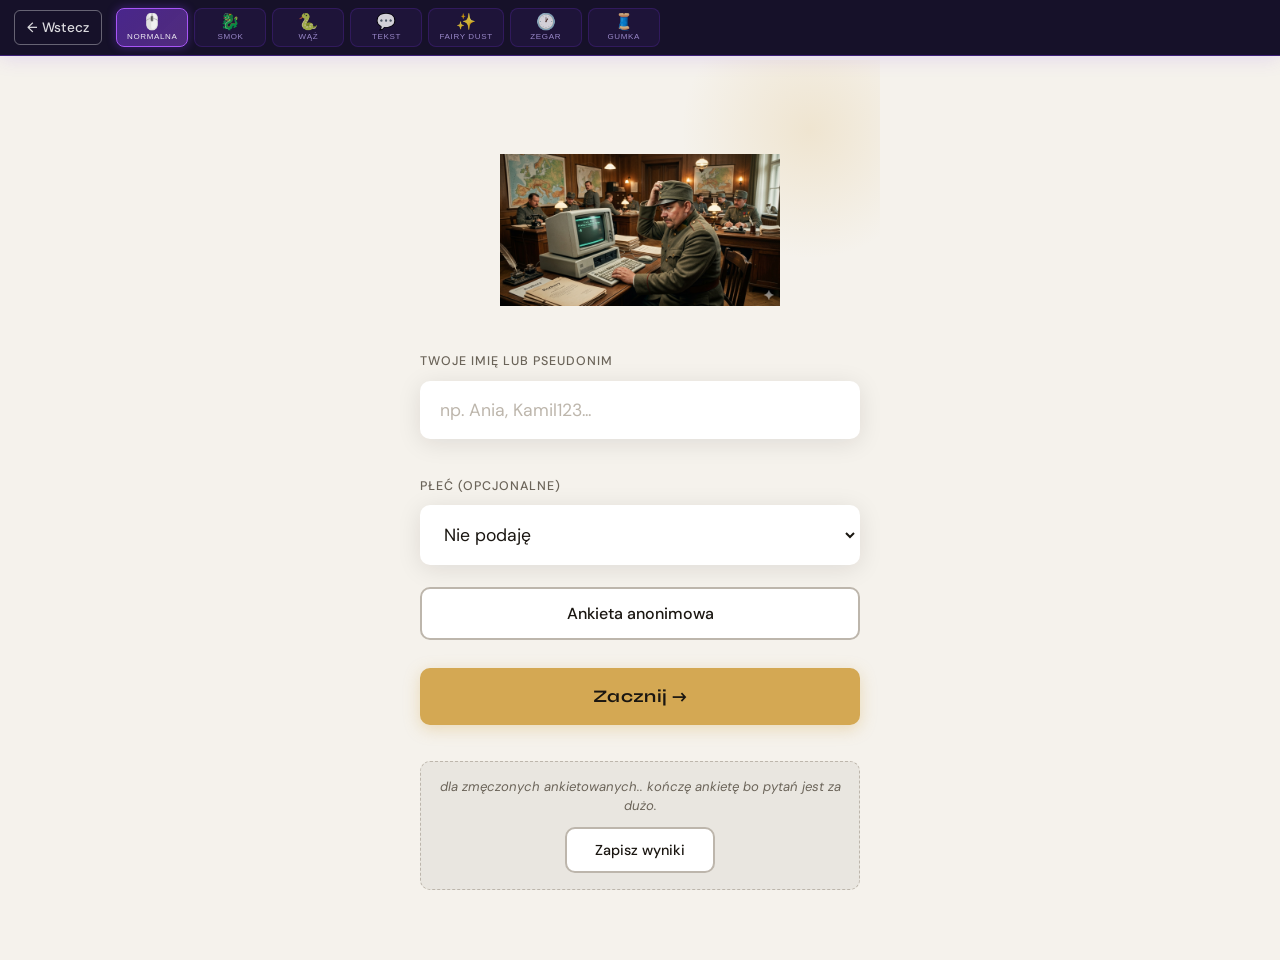
==== index.html @ 9f4dfa20 "wszystkie multimedia" ====
<!DOCTYPE html>
<html lang="pl">

<head>
  <meta charset="UTF-8" />
  <meta http-equiv="Cache-Control" content="no-cache, no-store, must-revalidate" />
  <meta http-equiv="Pragma" content="no-cache" />
  <meta http-equiv="Expires" content="0" />
  <meta name="viewport" content="width=device-width, initial-scale=1.0, maximum-scale=1.0, user-scalable=no" />
  <title>Ankieta obrazków</title>
  <link rel="preconnect" href="https://fonts.googleapis.com">
  <link
    href="https://fonts.googleapis.com/css2?family=Syne:wght@400;700;800&family=DM+Sans:ital,wght@0,300;0,400;0,500;1,300&display=swap"
    rel="stylesheet">
  <link rel="stylesheet" href="style.css" />
</head>

<body>
  <canvas id="dragonCanvas"></canvas>

  <!-- GÓRNY PASEK: Wstecz + kursory -->
  <div id="cursorBar">
    <button class="btn-back-top" id="back-btn-top">← Wstecz</button>
    <button class="cbar-btn active" data-cursor="none" id="btn-none">
      <span class="cbar-icon">🖱️</span>
      <span class="cbar-name">Normalna</span>
    </button>
    <button class="cbar-btn" data-cursor="dragon" id="btn-dragon">
      <span class="cbar-icon">🐉</span>
      <span class="cbar-name">Smok</span>
    </button>
    <button class="cbar-btn" data-cursor="snake" id="btn-snake">
      <span class="cbar-icon">🐍</span>
      <span class="cbar-name">Wąż</span>
    </button>
    <button class="cbar-btn" data-cursor="textcircle" id="btn-textcircle">
      <span class="cbar-icon">💬</span>
      <span class="cbar-name">Tekst</span>
    </button>
    <button class="cbar-btn" data-cursor="fairy" id="btn-fairy">
      <span class="cbar-icon">✨</span>
      <span class="cbar-name">Fairy Dust</span>
    </button>
    <button class="cbar-btn" data-cursor="clock" id="btn-clock">
      <span class="cbar-icon">🕐</span>
      <span class="cbar-name">Zegar</span>
    </button>
    <button class="cbar-btn" data-cursor="string" id="btn-string">
      <span class="cbar-icon">🧵</span>
      <span class="cbar-name">Gumka</span>
    </button>
  </div>

  <!-- EKRAN 1: Powitanie -->
  <div id="screen-1" class="screen active">
    <div class="screen-inner welcome-screen">
      <div class="logo-area">
        <img src="body/start.png" alt="Logo" class="welcome-logo" />
      </div>
      <div class="form-area">
        <label class="input-label" for="name-input">Twoje imię lub pseudonim</label>
        <input type="text" id="name-input" class="name-input" placeholder="np. Ania, Kamil123..." maxlength="50"
          autocomplete="off" />
        <p class="input-hint" id="name-error" aria-live="polite"></p>
        <label class="input-label" for="gender-select">Płeć (opcjonalne)</label>
        <select id="gender-select" class="gender-select">
          <option value="">Nie podaję</option>
          <option value="kobieta">Kobieta</option>
          <option value="mężczyzna">Mężczyzna</option>
          <option value="inna">Inna</option>
        </select>
        <button class="btn-secondary" id="anonymous-btn">Ankieta anonimowa</button>
        <button class="btn-primary" id="start-btn">Zacznij →</button>
      </div>

      <!-- Film powitalny -->
      <div class="welcome-video-wrap">
        <video class="welcome-video" src="mp4/1.mp4" autoplay controls loop playsinline
               onerror="this.closest('.welcome-video-wrap').style.display='none'"></video>
      </div>

      <!-- Sekcja dla zmęczonych — na dole ekranu powitalnego -->
      <div class="welcome-exit-section">
        <p class="welcome-exit-text">dla zmęczonych ankietowanych.. kończę ankietę bo pytań jest za dużo.</p>
        <button class="btn-secondary welcome-exit-btn" id="save-progress-btn">Zapisz wyniki</button>
      </div>

      <p class="footer-note">Paweł · 2026</p>

    </div>
  </div>

  <!-- EKRAN 2: Obrazek A + pytanie -->
  <div id="screen-2" class="screen">
    <div class="screen-inner">
      <div class="progress-bar-wrap">
        <div class="progress-bar-track">
          <div class="progress-bar-fill" id="progress-fill"></div>
        </div>
        <span class="progress-label" id="progress-label">Pytanie 1 z ?</span>
      </div>
      <div class="question-text" id="question-text-a"></div>
      <div class="image-wrap" id="image-wrap-a">
        <img id="image-a" src="" alt="Obrazek A" />
      </div>
      <p class="tap-hint">
        <span class="tap-icon">👆</span>
        Dotknij ekranu, aby zobaczyć drugą opcję
      </p>
    </div>
  </div>

  <!-- EKRAN 3: Obrazek B + ocena -->
  <div id="screen-3" class="screen">
    <div class="screen-inner">
      <div class="progress-bar-wrap">
        <div class="progress-bar-track">
          <div class="progress-bar-fill" id="progress-fill-3"></div>
        </div>
        <span class="progress-label" id="progress-label-3">Pytanie 1 z ?</span>
      </div>
      <div class="image-wrap swipeable" id="image-wrap-b">
        <img id="image-b" src="" alt="Obrazek B" />
        <div class="swipe-indicator swipe-right-hint" id="swipe-right-hint">👍</div>
        <div class="swipe-indicator swipe-left-hint" id="swipe-left-hint">👎</div>
      </div>
      <div class="answer-text" id="answer-text"></div>
      <div class="swipe-tip">
        <span>← przesuń aby odrzucić</span>
        <span>przesuń aby wybrać →</span>
      </div>
      <div class="suggestion-wrap">
        <label for="suggestion-input" class="suggestion-label">Napisz sugestię (opcjonalnie) a następnie zatwierdź wybierając
          wybory poniżej</label>
        <textarea id="suggestion-input" class="suggestion-input" maxlength="1000" placeholder="Twój komentarz..."></textarea>
        <div class="char-counter"><span id="char-count">0</span>/1000</div>
      </div>
      <div class="rating-buttons">
        <button class="btn-rate btn-like" data-answer="podoba mi się" data-method="button">
          <span class="btn-icon">🟢</span> Podoba
        </button>
        <button class="btn-rate btn-neutral" data-answer="nie wiem, nie znam się, zarobiony jestem" data-method="button">
          <span class="btn-icon">🟡</span> Nie podoba
        </button>
        <button class="btn-rate btn-dislike" data-answer="zdecydowanie mi się nie podoba" data-method="button">
          <span class="btn-icon">🔴</span> Zdecydowanie nie
        </button>
      </div>
      <button class="btn-back" id="back-btn-3">← Wstecz</button>
    </div>
  </div>

  <!-- EKRAN 4: Ładowanie -->
  <div id="screen-4" class="screen">
    <div class="screen-inner center-screen">
      <div class="spinner"></div>
      <p class="loading-text">Zapisuję wyniki...</p>
      <button class="btn-retry hidden" id="retry-btn">Spróbuj ponownie</button>
      <p class="error-msg hidden" id="error-msg"></p>
    </div>
  </div>

  <!-- EKRAN 5: Dziękujemy -->
  <div id="screen-5" class="screen">
    <div class="screen-inner center-screen thanks-screen">
      <div class="thanks-icon">🌍</div>
      <h2 class="thanks-title">Dziękuję<br><span class="thanks-subtitle">za wypełnienie</span></h2>
      <p class="thanks-body" id="thanks-body">Dzięki Tobie świat jest lepszy o 2,5%&nbsp;🌍</p>
      <div class="results-panel">
        <h3 class="results-heading">Aktualne wyniki</h3>
        <div id="results-container" class="results-container"></div>
      </div>
      <!-- Sekcja: Skondensowane inspiracje na żarty -->
      <div class="inspirations-panel" id="inspirations-panel" style="display:none;">
        <h3 class="inspirations-heading">✨ Skondensowane inspiracje na żarty i humor</h3>
        <div class="inspirations-preview" id="inspirations-preview"></div>
        <button class="btn-secondary" id="inspirations-expand-btn" style="display:none;">📖 Czytaj dalej...</button>
        <div class="inspirations-full" id="inspirations-full" style="display:none;"></div>
      </div>
      <button class="btn-primary" id="download-btn">Ściągnij wyniki jako TXT</button>
      <a href="wszystko.html" style="display: inline-block; width: 100%; margin-top: 12px;">
        <button class="btn-all-media"
          style="width: 100%; background: #E74C3C; border: none; color: white; padding: 14px 24px; border-radius: 12px; font-weight: 600; font-size: 1rem; cursor: pointer; transition: 0.22s;">🎬
          Obejrzyj wszystkie</button>
      </a>
      <p class="thanks-sig">— Paweł</p>
    </div>
  </div>

  <script src="Efekty_html/elastic_dragon.js"></script>
  <script src="Efekty_html/snake_follower.js"></script>
  <script src="Efekty_html/text_circle.js"></script>
  <script src="Efekty_html/fairy_dust.js"></script>
  <script src="Efekty_html/clock_follower.js"></script>
  <script src="Efekty_html/elastic_string.js"></script>

  <!-- Lightbox -->
  <div id="lightbox" class="lightbox" onclick="closeLightbox()">
    <div class="lightbox-inner" onclick="event.stopPropagation()">
      <button class="lightbox-close" onclick="closeLightbox()">✕</button>
      <img id="lightbox-img" src="" alt="Podgląd obrazka" />
      <button class="lightbox-download" id="lightbox-download-btn" onclick="downloadLightboxMedia()">⬇️ Ściągnij</button>
    </div>
  </div>

  <script src="app.js"></script>
</body>

</html>
---- style.css ----
/* =============================================
   RESET & ROOT VARIABLES
============================================= */
*,
*::before,
*::after {
  box-sizing: border-box;
  margin: 0;
  padding: 0;
}

:root {
  --bg: #F5F2EC;
  --surface: #FFFFFF;
  --ink: #1A1611;
  --ink-muted: #6B6459;
  --ink-faint: #BDB6AC;
  --accent: #D4A853;
  --accent-dark: #A07830;
  --like: #27AE60;
  --neutral: #E0922A;
  --dislike: #E74C3C;
  --radius: 16px;
  --radius-sm: 10px;
  --shadow: 0 4px 24px rgba(26, 22, 17, 0.10);
  --shadow-lg: 0 12px 48px rgba(26, 22, 17, 0.15);
  --font-display: 'Syne', sans-serif;
  --font-body: 'DM Sans', sans-serif;
  --transition: 0.22s cubic-bezier(0.4, 0, 0.2, 1);
}

html,
body {
  height: 100%;
  background: var(--bg);
  color: var(--ink);
  font-family: var(--font-body);
  font-size: 16px;
  line-height: 1.5;
  -webkit-font-smoothing: antialiased;
  overflow-x: hidden;
}

/* =============================================
   SCREENS
============================================= */
.screen {
  display: none;
  min-height: 100dvh;
  width: 100%;
  padding-top: 60px;
}

/* Ekrany z paskiem postępu nie potrzebują dodatkowego paddingu */
#screen-2 .screen-inner,
#screen-3 .screen-inner {
  padding-top: 8px;
}

.screen.active {
  display: flex;
  justify-content: center;
  align-items: flex-start;
}

.screen-inner {
  width: 100%;
  max-width: 480px;
  padding: 24px 20px 40px;
  min-height: 100dvh;
  display: flex;
  flex-direction: column;
}

/* =============================================
   SCREEN 1 — WELCOME
============================================= */
.welcome-screen {
  justify-content: space-between;
  background: var(--bg);
  position: relative;
  overflow: hidden;
}

.welcome-screen::before {
  content: '';
  position: absolute;
  top: -60px;
  right: -60px;
  width: 260px;
  height: 260px;
  border-radius: 50%;
  background: radial-gradient(circle, rgba(212, 168, 83, 0.18) 0%, transparent 70%);
  pointer-events: none;
}

.logo-area {
  flex: 1;
  display: flex;
  flex-direction: column;
  justify-content: center;
  padding-top: 48px;
  align-items: center;
  }
  
  .welcome-logo {
    max-width: 280px;
    width: 100%;
    height: auto;
    margin-bottom: 24px;
}

.logo-mark {
  font-size: 2.4rem;
  color: var(--accent);
  margin-bottom: 20px;
  animation: pulse-star 3s ease-in-out infinite;
}

@keyframes pulse-star {

  0%,
  100% {
    transform: scale(1) rotate(0deg);
    opacity: 1;
  }

  50% {
    transform: scale(1.15) rotate(15deg);
    opacity: 0.85;
  }
}

.title {
  font-family: var(--font-display);
  font-size: clamp(1.2rem, 5vw, 1.6rem);
  font-weight: 800;
  line-height: 1.05;
  letter-spacing: -0.02em;
  color: var(--ink);
  margin-bottom: 20px;
  display: none;
}

.subtitle {
  font-size: 0.95rem;
  color: var(--ink-muted);
  font-weight: 300;
  line-height: 1.6;
  max-width: 300px;
  display: none;
}

#cursorBar {
  position: fixed;
  top: 0;
  left: 0;
  right: 0;
  z-index: 9999;
  background: rgba(15, 10, 35, 0.97);
  border-bottom: 1.5px solid rgba(124, 58, 237, 0.4);
  backdrop-filter: blur(12px);
  display: flex;
  align-items: center;
  gap: 6px;
  padding: 8px 14px;
  overflow-x: auto;
  scrollbar-width: none;
  font-family: 'Syne', sans-serif;
  box-shadow: 0 2px 20px rgba(124, 58, 237, 0.15);
}

.cbar-label {
  display: none;
}
#cursorBar::-webkit-scrollbar {
  display: none;
}

#dragonCanvas {
  position: fixed;
  top: 0;
  left: 0;
  width: 100%;
  height: 100%;
  pointer-events: none;
  z-index: 9998;
  display: none;
}

.survey-exit-note {
  position: fixed;
  right: 16px;
  bottom: 16px;
  z-index: 10000;
  display: flex;
  align-items: center;
  gap: 10px;
  padding: 10px 14px;
  background: rgba(20, 15, 33, 0.85);
  border: 1px solid rgba(168, 85, 247, 0.35);
  border-radius: 16px;
  box-shadow: 0 10px 30px rgba(15, 10, 35, 0.25);
  color: rgba(255, 255, 255, 0.85);
  font-size: 0.78rem;
  line-height: 1.3;
  max-width: 280px;
  backdrop-filter: blur(14px);
}

.survey-exit-text {
  font-size: 0.74rem;
  letter-spacing: 0.02em;
  opacity: 0.85;
}

.survey-exit-btn {
  flex-shrink: 0;
  padding: 8px 12px;
  font-size: 0.78rem;
  line-height: 1;
  border-radius: 999px;
  border: 1px solid rgba(255, 255, 255, 0.18);
  background: rgba(255, 255, 255, 0.14);
  color: #fff;
  box-shadow: inset 0 1px 0 rgba(255, 255, 255, 0.12);
}

.survey-exit-btn:hover {
  background: rgba(255, 255, 255, 0.22);
}

.cbar-label {
  display: none;
  font-size: 9px;
  letter-spacing: 0.2em;
  color: rgba(168, 85, 247, 0.7);
  text-transform: uppercase;
  white-space: nowrap;
  padding-right: 6px;
  border-right: 1px solid rgba(124, 58, 237, 0.3);
  margin-right: 2px;
}

.cbar-btn {
  display: flex;
  flex-direction: column;
  align-items: center;
  gap: 2px;
  background: rgba(124, 58, 237, 0.08);
  border: 1.5px solid rgba(124, 58, 237, 0.2);
  border-radius: 8px;
  padding: 5px 10px;
  cursor: pointer;
  transition: all 0.2s;
  color: rgba(200, 180, 255, 0.8);
  white-space: nowrap;
  min-width: 72px;
}

.cbar-btn:hover {
  background: rgba(124, 58, 237, 0.2);
  border-color: rgba(168, 85, 247, 0.6);
  color: #fff;
  transform: translateY(-1px);
}

.cbar-btn.active {
  background: linear-gradient(135deg, rgba(124, 58, 237, 0.5), rgba(168, 85, 247, 0.4));
  border-color: #a855f7;
  color: #fff;
  box-shadow: 0 0 10px rgba(124, 58, 237, 0.4);
}

.cbar-icon {
  font-size: 16px;
  line-height: 1;
}

.cbar-name {
  font-size: 8px;
  letter-spacing: 0.08em;
  text-transform: uppercase;
  opacity: 0.9;
}

#hero {
  padding-top: 80px !important;
}

.form-area {
  display: flex;
  flex-direction: column;
  gap: 10px;
  padding-bottom: 16px;
}

.input-label {
  font-size: 0.78rem;
  font-weight: 500;
  letter-spacing: 0.08em;
  text-transform: uppercase;
  color: var(--ink-muted);
}

.name-input {
  width: 100%;
  padding: 16px 18px;
  font-family: var(--font-body);
  font-size: 1.1rem;
  color: var(--ink);
  background: var(--surface);
  border: 2px solid transparent;
  border-radius: var(--radius-sm);
  outline: none;
  box-shadow: var(--shadow);
  transition: border-color var(--transition), box-shadow var(--transition);
}

.name-input::placeholder {
  color: var(--ink-faint);
}

.name-input:focus {
  border-color: var(--accent);
  box-shadow: 0 0 0 4px rgba(212, 168, 83, 0.15), var(--shadow);
}

.input-hint {
  font-size: 0.82rem;
  color: var(--dislike);
  min-height: 18px;
  padding-left: 2px;
}

.btn-primary {
  width: 100%;
  padding: 18px;
  font-family: var(--font-display);
  font-size: 1.1rem;
  font-weight: 700;
  letter-spacing: 0.02em;
  color: var(--ink);
  background: var(--accent);
  border: none;
  border-radius: var(--radius-sm);
  cursor: pointer;
  transition: background var(--transition), transform var(--transition), box-shadow var(--transition);
  box-shadow: 0 4px 16px rgba(212, 168, 83, 0.35);
  margin-top: 6px;
}

.btn-primary:hover {
  background: var(--accent-dark);
  box-shadow: 0 6px 24px rgba(212, 168, 83, 0.45);
}

.btn-primary:active {
  transform: scale(0.98);
}

.footer-note {
  font-size: 0.75rem;
  color: var(--ink-faint);
  text-align: center;
  padding-top: 12px;
}

/* =============================================
   PROGRESS BAR
============================================= */
.progress-bar-wrap {
  display: flex;
  align-items: center;
  gap: 12px;
  padding-bottom: 12px;
  padding-top: 0;
  margin-bottom: 0;
  margin-top: 0;
}

.progress-bar-track {
  flex: 1;
  height: 4px;
  background: var(--ink-faint);
  border-radius: 99px;
  overflow: hidden;
}

.progress-bar-fill {
  height: 100%;
  background: var(--accent);
  border-radius: 99px;
  transition: width 0.4s cubic-bezier(0.4, 0, 0.2, 1);
  width: 0%;
}

.progress-label {
  font-size: 0.75rem;
  font-weight: 500;
  color: var(--ink-muted);
  white-space: nowrap;
  letter-spacing: 0.04em;
}

/* =============================================
   QUESTION TEXT
============================================= */
.question-text {
  font-family: var(--font-display);
  font-size: clamp(1.15rem, 4.5vw, 1.4rem);
  font-weight: 700;
  line-height: 1.3;
  color: var(--ink);
  margin-bottom: 20px;
  letter-spacing: -0.01em;
}

/* =============================================
   IMAGES
============================================= */
.image-wrap {
  width: 100%;
  background: var(--surface);
    border-radius: var(--radius);
    overflow: hidden;
    display: flex;
    align-items: center;
    justify-content: center;
    margin-bottom: 20px;
  box-shadow: var(--shadow-lg);
    position: relative;
  min-height: 300px;
    max-height: 70vh;
}

.image-wrap img,
.image-wrap video {
  width: 100%;
  height: auto;
    object-fit: contain;
    display: block;
  max-height: 70vh;
}

.image-wrap img {
  user-select: none;
  -webkit-user-drag: none;
}

/* Gdy brak obrazka — ukryj całą image-wrap */
.image-wrap.no-image {
  display: none !important;
  aspect-ratio: unset;
  height: auto;
  margin-bottom: 0;
}
/* Wyświetlanie tekstu zamiast obrazka */
.image-wrap.text-display {
  background: #000;
  min-height: 300px;
  padding: 20px;
}

.image-wrap.text-display .text-content {
  width: 100%;
  height: 100%;
  display: flex;
  align-items: center;
  justify-content: center;
  color: #fff;
  font-size: 32px;
  font-weight: 500;
  text-align: center;
  line-height: 1.4;
  word-wrap: break-word;
  overflow-wrap: break-word;
  font-family: var(--font-body);
  hyphens: auto;
}
.image-badge {
  position: absolute;
  top: 12px;
  left: 12px;
  width: 32px;
  height: 32px;
  border-radius: 50%;
  background: rgba(26, 22, 17, 0.65);
  backdrop-filter: blur(6px);
  color: #fff;
  font-family: var(--font-display);
  font-weight: 800;
  font-size: 0.85rem;
  display: flex;
  align-items: center;
  justify-content: center;
}

.image-badge.badge-b {
  background: rgba(212, 168, 83, 0.85);
}

/* =============================================
   TAP HINT (screen 2)
============================================= */
.tap-hint {
  text-align: center;
  font-size: 0.88rem;
  color: var(--ink-muted);
  margin-top: auto;
  padding-top: 8px;
  animation: bob 2s ease-in-out infinite;
}

.tap-icon {
  display: block;
  font-size: 1.4rem;
  margin-bottom: 6px;
}

@keyframes bob {

  0%,
  100% {
    transform: translateY(0);
  }

  50% {
    transform: translateY(-5px);
  }
}

/* =============================================
   SWIPE INDICATORS
============================================= */
.swipeable {
  touch-action: pan-y;
  cursor: grab;
}

.swipe-indicator {
  position: absolute;
  top: 50%;
  transform: translateY(-50%);
  font-size: 2.4rem;
  opacity: 0;
  transition: opacity 0.15s ease;
  pointer-events: none;
  filter: drop-shadow(0 2px 8px rgba(0, 0, 0, 0.3));
}

.swipe-right-hint {
  right: 16px;
}

.swipe-left-hint {
  left: 16px;
}

.swipe-tip {
  display: flex;
  justify-content: space-between;
  font-size: 0.72rem;
  color: var(--ink-faint);
  letter-spacing: 0.03em;
  padding: 0 4px;
  margin-bottom: 16px;
}

/* =============================================
   ANSWER TEXT
============================================= */
.answer-text {
  font-size: 0.88rem;
  color: var(--ink-muted);
  font-style: italic;
  text-align: center;
  padding: 0 8px;
  margin-bottom: 16px;
  line-height: 1.5;
}

/* Gdy brak obrazka — wzmocnij tekst odpowiedzi */
.image-wrap.no-image+.answer-text {
  font-size: 1.15rem;
  font-weight: 500;
  color: var(--ink);
  font-style: normal;
  letter-spacing: -0.01em;
  margin-top: 12px;
  padding: 20px 12px;
  background: var(--surface);
  border-radius: var(--radius);
  border-left: 4px solid var(--accent);
  box-shadow: var(--shadow);
}
/* =============================================
   RATING BUTTONS
============================================= */
.rating-buttons {
  display: flex;
  flex-wrap: nowrap;
  gap: 8px;
  margin-bottom: 16px;
  justify-content: stretch;
}

.btn-rate {
  flex: 1;
  min-height: 52px;
  padding: 10px 6px;
  font-family: var(--font-body);
  font-size: 0.78rem;
  font-weight: 500;
  color: #fff;
  border: none;
  border-radius: var(--radius-sm);
  cursor: pointer;
  display: flex;
  flex-direction: column;
  align-items: center;
  justify-content: center;
  gap: 4px;
  transition: transform var(--transition), box-shadow var(--transition), filter var(--transition);
  box-shadow: 0 4px 14px rgba(0, 0, 0, 0.12);
  min-width: 0;
}

.btn-rate:active {
  transform: scale(0.97);
}

.btn-like {
  background: var(--like);
}

.btn-neutral {
  background: var(--neutral);
}

.btn-dislike {
  background: var(--dislike);
}

.btn-rate:hover {
  filter: brightness(1.06);
  box-shadow: 0 6px 20px rgba(0, 0, 0, 0.18);
}

.btn-icon {
  font-size: 1.1rem;
}

/* =============================================
   SUGGESTION TEXTAREA
============================================= */
.suggestion-wrap {
  display: flex;
  flex-direction: column;
  gap: 6px;
  margin-bottom: 20px;
  }
  
  .suggestion-label {
    font-size: 0.82rem;
    font-weight: 500;
    color: var(--ink-muted);
    margin-bottom: 4px;
}

.suggestion-input {
  width: 100%;
  min-height: 80px;
  padding: 14px 16px;
  font-family: var(--font-body);
  font-size: 0.95rem;
  color: var(--ink);
  background: var(--surface);
  border: 2px solid transparent;
  border-radius: var(--radius-sm);
  resize: vertical;
  outline: none;
  box-shadow: var(--shadow);
  transition: border-color var(--transition);
  line-height: 1.5;
}

.suggestion-input::placeholder {
  color: var(--ink-faint);
}

.suggestion-input:focus {
  border-color: var(--accent);
}

.char-counter {
  font-size: 0.75rem;
  color: var(--ink-faint);
  text-align: right;
}

/* =============================================
   SCREEN 4 — LOADING
============================================= */
.center-screen {
  justify-content: center;
  align-items: center;
  text-align: center;
  gap: 24px;
}

.spinner {
  width: 48px;
  height: 48px;
  border: 3px solid var(--ink-faint);
  border-top-color: var(--accent);
  border-radius: 50%;
  animation: spin 0.8s linear infinite;
}

@keyframes spin {
  to {
    transform: rotate(360deg);
  }
}

.loading-text {
  font-size: 1rem;
  color: var(--ink-muted);
}

.error-msg {
  font-size: 0.88rem;
  color: var(--dislike);
  max-width: 280px;
}

.btn-retry {
  padding: 14px 32px;
  font-family: var(--font-display);
  font-size: 1rem;
  font-weight: 700;
  color: var(--ink);
  background: var(--accent);
  border: none;
  border-radius: var(--radius-sm);
  cursor: pointer;
  transition: background var(--transition), transform var(--transition);
}

.btn-retry:hover {
  background: var(--accent-dark);
}

.btn-retry:active {
  transform: scale(0.97);
}

/* =============================================
   SCREEN 5 — THANKS
============================================= */
.thanks-screen {
  background: var(--ink);
  color: var(--bg);
}

.thanks-screen.center-screen {
  min-height: 100dvh;
}

.thanks-icon {
  width: 80px;
    height: 80px;
    background: url('body/szwejk.png') center / contain no-repeat;
  animation: float 3s ease-in-out infinite;
}

@keyframes float {

  0%,
  100% {
    transform: translateY(0);
  }

  50% {
    transform: translateY(-12px);
  }
}

.gender-select,
.cursor-select {
  width: 100%;
  padding: 16px 18px;
  font-family: var(--font-body);
  font-size: 1.1rem;
  color: var(--ink);
  background: var(--surface);
  border: 2px solid transparent;
  border-radius: var(--radius-sm);
  outline: none;
  box-shadow: var(--shadow);
  transition: border-color var(--transition), box-shadow var(--transition);
  margin-bottom: 12px;
}

.gender-select:focus,
.cursor-select:focus {
  border-color: var(--accent);
  box-shadow: 0 0 0 4px rgba(212, 168, 83, 0.15), var(--shadow);
}

.btn-secondary {
  width: 100%;
  padding: 14px 18px;
  font-family: var(--font-body);
  font-size: 1rem;
  font-weight: 500;
  color: var(--ink);
  background: var(--surface);
  border: 2px solid var(--ink-faint);
  border-radius: var(--radius-sm);
  cursor: pointer;
  transition: background var(--transition), border-color var(--transition);
  margin-bottom: 12px;
}

.btn-secondary:hover {
  background: var(--ink-faint);
  border-color: var(--accent);
}

.btn-back {
  align-self: flex-start;
  padding: 10px 16px;
  font-family: var(--font-body);
  font-size: 0.9rem;
  font-weight: 500;
  color: var(--ink-muted);
  background: transparent;
  border: 1px solid var(--ink-faint);
  border-radius: var(--radius-sm);
  cursor: pointer;
  transition: background var(--transition), color var(--transition);
  margin-bottom: 16px;
}

.btn-back:hover {
  background: var(--ink-faint);
  color: var(--ink);
}

.btn-back-top {
  padding: 8px 12px;
  font-family: var(--font-body);
  font-size: 0.85rem;
  font-weight: 500;
  color: rgba(255, 255, 255, 0.85);
  background: transparent;
  border: 1px solid rgba(255, 255, 255, 0.35);
  border-radius: 6px;
  cursor: pointer;
  transition: all var(--transition);
  margin-right: 8px;
  flex-shrink: 0;
}

.btn-back-top:hover {
  color: #fff;
  border-color: rgba(255, 255, 255, 0.7);
  background: rgba(255, 255, 255, 0.1);
}
.thanks-title {
  font-family: var(--font-display);
  font-size: clamp(2rem, 9vw, 2.8rem);
  font-weight: 800;
  line-height: 1.1;
  letter-spacing: -0.02em;
  color: #fff;
}

.thanks-subtitle {
  font-size: 0.35em;
  font-weight: 400;
  opacity: 0.7;
  color: #fff;
}
.thanks-body {
  font-size: 1rem;
  color: #fff;
  line-height: 1.6;
  font-style: italic;
}

.results-panel {
  width: 100%;
  margin: 18px 0 20px;
  padding: 16px;
  background: rgba(255, 255, 255, 0.12);
  border: 1px solid rgba(255, 255, 255, 0.18);
  border-radius: var(--radius-sm);
}

.results-heading {
  font-family: var(--font-display);
  font-size: 1rem;
  font-weight: 700;
  margin-bottom: 14px;
  color: #fff;
}

/* Sekcja Skondensowanych inspiracji */
.inspirations-panel {
  width: 100%;
  margin: 20px 0;
  padding: 16px;
  background: linear-gradient(135deg, rgba(212, 168, 83, 0.15), rgba(212, 168, 83, 0.05));
  border: 2px solid var(--accent);
  border-radius: var(--radius-sm);
}

.inspirations-heading {
  font-family: var(--font-display);
  font-size: 1.1rem;
  font-weight: 700;
  margin-bottom: 14px;
  color: var(--accent);
}

.inspirations-preview {
  background: rgba(26, 22, 17, 0.05);
  padding: 14px;
  border-radius: 8px;
  margin-bottom: 12px;
  line-height: 1.6;
  color: var(--ink);
  font-size: 0.95rem;
  max-height: 150px;
  overflow: hidden;
  position: relative;
}

.inspirations-preview::after {
  content: '';
  position: absolute;
  bottom: 0;
  left: 0;
  right: 0;
  height: 30px;
  background: linear-gradient(to bottom, transparent, rgba(26, 22, 17, 0.05));
}

.inspirations-full {
  background: rgba(26, 22, 17, 0.05);
  padding: 14px;
  border-radius: 8px;
  line-height: 1.6;
  color: var(--ink);
  font-size: 0.95rem;
  max-height: 400px;
  overflow-y: auto;
  margin-bottom: 12px;
}
.results-container {
  display: flex;
  flex-direction: column;
  gap: 12px;
}

.results-header {
  display: flex;
  justify-content: space-between;
  align-items: center;
  font-size: 0.85rem;
  font-weight: 700;
  letter-spacing: 0.06em;
  text-transform: uppercase;
  color: rgba(245, 242, 236, 0.8);
  margin-bottom: 10px;
}

.results-list {
  display: grid;
  gap: 12px;
}

.result-row {
  display: grid;
  grid-template-columns: 36px 72px auto;
  gap: 12px;
  align-items: center;
  background: rgba(255, 255, 255, 0.08);
  padding: 12px;
  border-radius: var(--radius-sm);
  border: 1px solid rgba(255, 255, 255, 0.1);
}

.result-top {
  border-color: rgba(212, 168, 83, 0.8);
  box-shadow: 0 0 0 1px rgba(212, 168, 83, 0.2);
}

.result-rank {
  font-family: var(--font-display);
  font-size: 1rem;
  font-weight: 700;
  color: #fff;
  text-align: center;
}

.result-thumb {
  width: 72px;
  height: 72px;
  border-radius: 14px;
  overflow: hidden;
  background: rgba(255, 255, 255, 0.1);
}

.result-thumb img {
  width: 100%;
  height: 100%;
  object-fit: cover;
  display: block;
}

.result-thumb video {
  width: 100%;
  height: 100%;
  object-fit: cover;
  display: block;
}
.result-info {
  display: flex;
  flex-direction: column;
  gap: 6px;
}

.result-title {
  font-size: 0.95rem;
  font-weight: 700;
  color: #fff;
  line-height: 1.25;
}

.result-answer {
  font-size: 0.88rem;
  color: rgba(245, 242, 236, 0.85);
}

.result-stats,
.result-count {
  font-size: 0.78rem;
  color: rgba(245, 242, 236, 0.68);
}

.results-empty {
  font-size: 0.95rem;
  color: rgba(245, 242, 236, 0.75);
  text-align: center;
}

.thanks-sig {
  font-size: 0.95rem;
  color: rgba(245, 242, 236, 0.5);
  font-style: italic;
  margin-top: -8px;
}

/* =============================================
   SWIPE ANIMATION
============================================= */
.swipe-out-right {
  transform: translateX(110%) rotate(12deg) !important;
  opacity: 0 !important;
}

.swipe-out-left {
  transform: translateX(-110%) rotate(-12deg) !important;
  opacity: 0 !important;
}

.image-wrap {
  transition: transform 0.3s ease, opacity 0.3s ease;
}

/* =============================================
   UTILITY
============================================= */
.hidden {
  display: none !important;
}
/* =============================================
   LIGHTBOX
============================================= */
.lightbox {
  display: none;
  position: fixed;
  inset: 0;
  background: rgba(0,0,0,0.85);
  z-index: 9999;
  align-items: center;
  justify-content: center;
}
.lightbox.active {
  display: flex;
}
.lightbox-inner {
  position: relative;
  max-width: 92vw;
  max-height: 92vh;
  display: flex;
  align-items: center;
  justify-content: center;
}
.lightbox-inner img {
  max-width: 90vw;
  max-height: 85vh;
  border-radius: 12px;
  box-shadow: 0 8px 40px rgba(0,0,0,0.6);
  object-fit: contain;
}
.lightbox-inner video {
  max-width: 90vw;
  max-height: 85vh;
  border-radius: 12px;
  box-shadow: 0 8px 40px rgba(0, 0, 0, 0.6);
  object-fit: contain;
}
.lightbox-close {
  position: absolute;
  top: -16px;
  right: -16px;
  width: 36px;
  height: 36px;
  border-radius: 50%;
  border: none;
  background: #fff;
  color: #111;
  font-size: 1rem;
  font-weight: bold;
  cursor: pointer;
  display: flex;
  align-items: center;
  justify-content: center;
  box-shadow: 0 2px 8px rgba(0,0,0,0.3);
  z-index: 1;
}

.lightbox-download {
  position: absolute;
  bottom: 16px;
  right: 16px;
  padding: 10px 14px;
  background: rgba(255, 255, 255, 0.15);
  color: #fff;
  border: 1px solid rgba(255, 255, 255, 0.3);
  border-radius: 8px;
  cursor: pointer;
  font-size: 0.9rem;
  font-weight: 500;
  transition: all var(--transition);
}

.lightbox-download:hover {
  background: rgba(255, 255, 255, 0.25);
  border-color: rgba(255, 255, 255, 0.5);
}
/* =============================================
   RANKING — zoom icon
============================================= */
.result-zoom {
  font-size: 1.2rem;
  opacity: 0.4;
  margin-left: auto;
  padding-left: 8px;
  flex-shrink: 0;
}
.result-row:hover .result-zoom {
  opacity: 1;
}

/* =============================================
   EKRAN 1 — FILM POWITALNY
============================================= */
.welcome-video-wrap {
  width: 100%;
  border-radius: var(--radius);
  overflow: hidden;
  margin-top: 24px;
  box-shadow: var(--shadow);
  background: var(--ink);
}

.welcome-video {
  width: 100%;
  height: auto;
  display: block;
  max-height: 280px;
  object-fit: cover;
}

/* =============================================
   EKRAN 1 — SEKCJA DLA ZMĘCZONYCH
============================================= */
.welcome-exit-section {
  display: flex;
  flex-direction: column;
  align-items: center;
  gap: 12px;
  margin-top: 20px;
  padding: 16px;
  background: rgba(26, 22, 17, 0.05);
  border: 1px dashed var(--ink-faint);
  border-radius: var(--radius-sm);
  text-align: center;
}

.welcome-exit-text {
  font-size: 0.82rem;
  color: var(--ink-muted);
  font-style: italic;
  line-height: 1.4;
}

.welcome-exit-btn {
  width: auto !important;
  padding: 12px 28px !important;
  margin-bottom: 0 !important;
  font-size: 0.9rem !important;
}

/* Ukryj stary pływający pasek — zastąpiony sekcją na ekranie 1 */
.survey-exit-note {
  display: none !important;
}

/* =============================================
   GAME-STYLE LOADING BAR (ekran 4)
============================================= */
#game-loading-bar-wrap {
  width: 100%;
  max-width: 340px;
  margin: 0 auto 28px;
  display: flex;
  flex-direction: column;
  align-items: center;
  gap: 10px;
}

.game-bar-label {
  font-family: var(--font-heading);
  font-size: 0.95rem;
  font-weight: 700;
  color: var(--ink);
  text-align: center;
  letter-spacing: 0.02em;
  min-height: 1.4em;
  transition: opacity 0.3s;
}

.game-bar-track {
  width: 100%;
  height: 28px;
  background: rgba(26, 22, 17, 0.10);
  border-radius: 14px;
  border: 2px solid var(--ink);
  overflow: hidden;
  position: relative;
  box-shadow: inset 0 2px 6px rgba(0,0,0,0.15);
}

.game-bar-fill {
  height: 100%;
  width: 0%;
  background: linear-gradient(90deg, #f7c948 0%, #ff8c00 60%, #ff4500 100%);
  border-radius: 12px;
  transition: width 0.18s cubic-bezier(0.4, 0, 0.2, 1);
  position: relative;
  box-shadow: 0 0 12px rgba(255, 140, 0, 0.5);
}

.game-bar-fill::after {
  content: '';
  position: absolute;
  top: 4px;
  left: 8px;
  right: 8px;
  height: 6px;
  background: rgba(255,255,255,0.35);
  border-radius: 3px;
}

/* animowany blask przesuwający się po pasku */
.game-bar-shine {
  position: absolute;
  top: 0; left: -60%;
  width: 50%;
  height: 100%;
  background: linear-gradient(90deg, transparent, rgba(255,255,255,0.22), transparent);
  animation: shine-slide 1.6s linear infinite;
  pointer-events: none;
}

@keyframes shine-slide {
  0%   { left: -60%; }
  100% { left: 110%; }
}

.game-bar-percent {
  font-family: var(--font-heading);
  font-size: 1.1rem;
  font-weight: 800;
  color: var(--ink);
  letter-spacing: 0.04em;
}
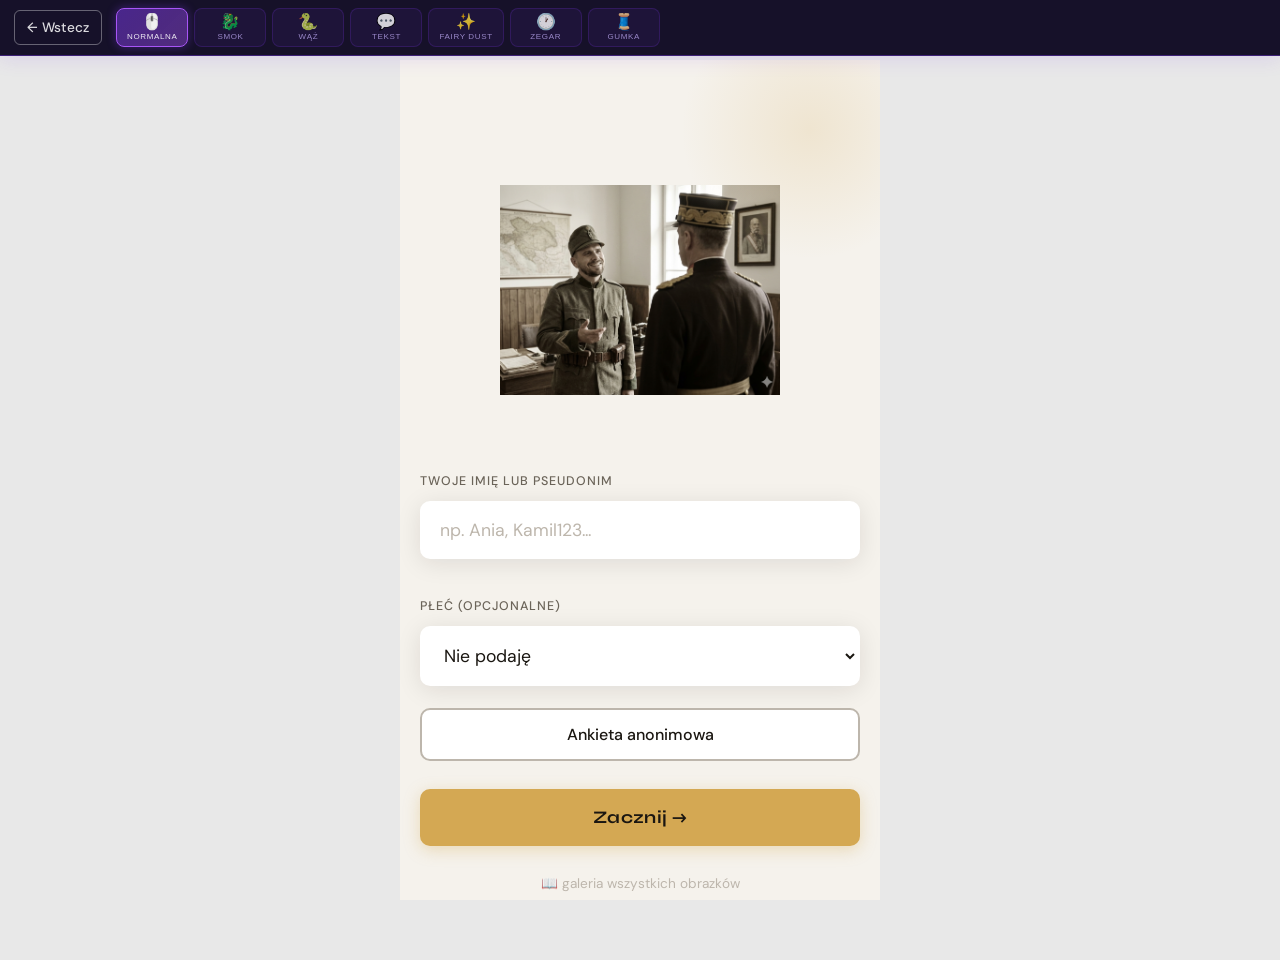
==== commit 247f6ae9: "wszystkie multimedia" ====
--- a/index.html
+++ b/index.html
@@ -8,6 +8,7 @@
   <meta http-equiv="Expires" content="0" />
   <meta name="viewport" content="width=device-width, initial-scale=1.0, maximum-scale=1.0, user-scalable=no" />
   <title>Ankieta obrazków</title>
+  <link rel="icon" type="image/x-icon" href="favicon.ico">
   <link rel="preconnect" href="https://fonts.googleapis.com">
   <link
     href="https://fonts.googleapis.com/css2?family=Syne:wght@400;700;800&family=DM+Sans:ital,wght@0,300;0,400;0,500;1,300&display=swap"
@@ -79,13 +80,12 @@
                onerror="this.closest('.welcome-video-wrap').style.display='none'"></video>
       </div>
 
-      <!-- Sekcja dla zmęczonych — na dole ekranu powitalnego -->
-      <div class="welcome-exit-section">
-        <p class="welcome-exit-text">dla zmęczonych ankietowanych.. kończę ankietę bo pytań jest za dużo.</p>
-        <button class="btn-secondary welcome-exit-btn" id="save-progress-btn">Zapisz wyniki</button>
-      </div>
-
-      <p class="footer-note">Paweł · 2026</p>
+      <p class="footer-note">
+        <a href="wszystko.html"
+          style="color: inherit; text-decoration: none; font-size: 0.85rem; display: block; margin-bottom: 8px;">📖 galeria
+          wszystkich obrazków</a>
+        Paweł · 2026
+      </p>
 
     </div>
   </div>
@@ -124,18 +124,7 @@
         <div class="swipe-indicator swipe-right-hint" id="swipe-right-hint">👍</div>
         <div class="swipe-indicator swipe-left-hint" id="swipe-left-hint">👎</div>
       </div>
-      <div class="answer-text" id="answer-text"></div>
-      <div class="swipe-tip">
-        <span>← przesuń aby odrzucić</span>
-        <span>przesuń aby wybrać →</span>
-      </div>
-      <div class="suggestion-wrap">
-        <label for="suggestion-input" class="suggestion-label">Napisz sugestię (opcjonalnie) a następnie zatwierdź wybierając
-          wybory poniżej</label>
-        <textarea id="suggestion-input" class="suggestion-input" maxlength="1000" placeholder="Twój komentarz..."></textarea>
-        <div class="char-counter"><span id="char-count">0</span>/1000</div>
-      </div>
-      <div class="rating-buttons">
+      <div class="rating-buttons" style="margin-top: 12px; margin-bottom: 12px;">
         <button class="btn-rate btn-like" data-answer="podoba mi się" data-method="button">
           <span class="btn-icon">🟢</span> Podoba
         </button>
@@ -146,6 +135,17 @@
           <span class="btn-icon">🔴</span> Zdecydowanie nie
         </button>
       </div>
+      <div class="answer-text" id="answer-text"></div>
+      <div class="swipe-tip">
+        <span>← przesuń aby odrzucić</span>
+        <span>przesuń aby wybrać →</span>
+      </div>
+      <div class="suggestion-wrap">
+        <label for="suggestion-input" class="suggestion-label">Napisz sugestię (opcjonalnie) a następnie zatwierdź wybierając
+          wybory poniżej</label>
+        <textarea id="suggestion-input" class="suggestion-input" maxlength="1000" placeholder="Twój komentarz..."></textarea>
+        <div class="char-counter"><span id="char-count">0</span>/1000</div>
+      </div>
       <button class="btn-back" id="back-btn-3">← Wstecz</button>
     </div>
   </div>
@@ -172,12 +172,13 @@
       </div>
       <!-- Sekcja: Skondensowane inspiracje na żarty -->
       <div class="inspirations-panel" id="inspirations-panel" style="display:none;">
-        <h3 class="inspirations-heading">✨ Skondensowane inspiracje na żarty i humor</h3>
+        <h3 class="inspirations-heading">oto żarty które powstały teraz dzięki Tobie:</h3>
         <div class="inspirations-preview" id="inspirations-preview"></div>
         <button class="btn-secondary" id="inspirations-expand-btn" style="display:none;">📖 Czytaj dalej...</button>
         <div class="inspirations-full" id="inspirations-full" style="display:none;"></div>
       </div>
-      <button class="btn-primary" id="download-btn">Ściągnij wyniki jako TXT</button>
+      <button class="btn-primary" id="save-progress-btn" style="display:none;">Zapisz wyniki i zakończ</button>
+      <button class="btn-primary" id="download-btn" style="display:none;">⬇️ Pobierz wyniki jako TXT</button>
       <a href="wszystko.html" style="display: inline-block; width: 100%; margin-top: 12px;">
         <button class="btn-all-media"
           style="width: 100%; background: #E74C3C; border: none; color: white; padding: 14px 24px; border-radius: 12px; font-weight: 600; font-size: 1rem; cursor: pointer; transition: 0.22s;">🎬
--- a/style.css
+++ b/style.css
@@ -32,7 +32,7 @@
 html,
 body {
   height: 100%;
-  background: var(--bg);
+  background: #E8E8E8;
   color: var(--ink);
   font-family: var(--font-body);
   font-size: 16px;
@@ -760,8 +760,8 @@
    SCREEN 5 — THANKS
 ============================================= */
 .thanks-screen {
-  background: var(--ink);
-  color: var(--bg);
+  background: #E8E8E8;
+    color: #000000;
 }
 
 .thanks-screen.center-screen {
@@ -923,16 +923,16 @@
   font-size: 1.1rem;
   font-weight: 700;
   margin-bottom: 14px;
-  color: var(--accent);
+  color: #000000;
 }
 
 .inspirations-preview {
-  background: rgba(26, 22, 17, 0.05);
+  background: #ffffff;
   padding: 14px;
   border-radius: 8px;
   margin-bottom: 12px;
   line-height: 1.6;
-  color: var(--ink);
+  color: #000000;
   font-size: 0.95rem;
   max-height: 150px;
   overflow: hidden;
@@ -950,11 +950,11 @@
 }
 
 .inspirations-full {
-  background: rgba(26, 22, 17, 0.05);
+  background: #ffffff;
   padding: 14px;
   border-radius: 8px;
   line-height: 1.6;
-  color: var(--ink);
+  color: #000000;
   font-size: 0.95rem;
   max-height: 400px;
   overflow-y: auto;
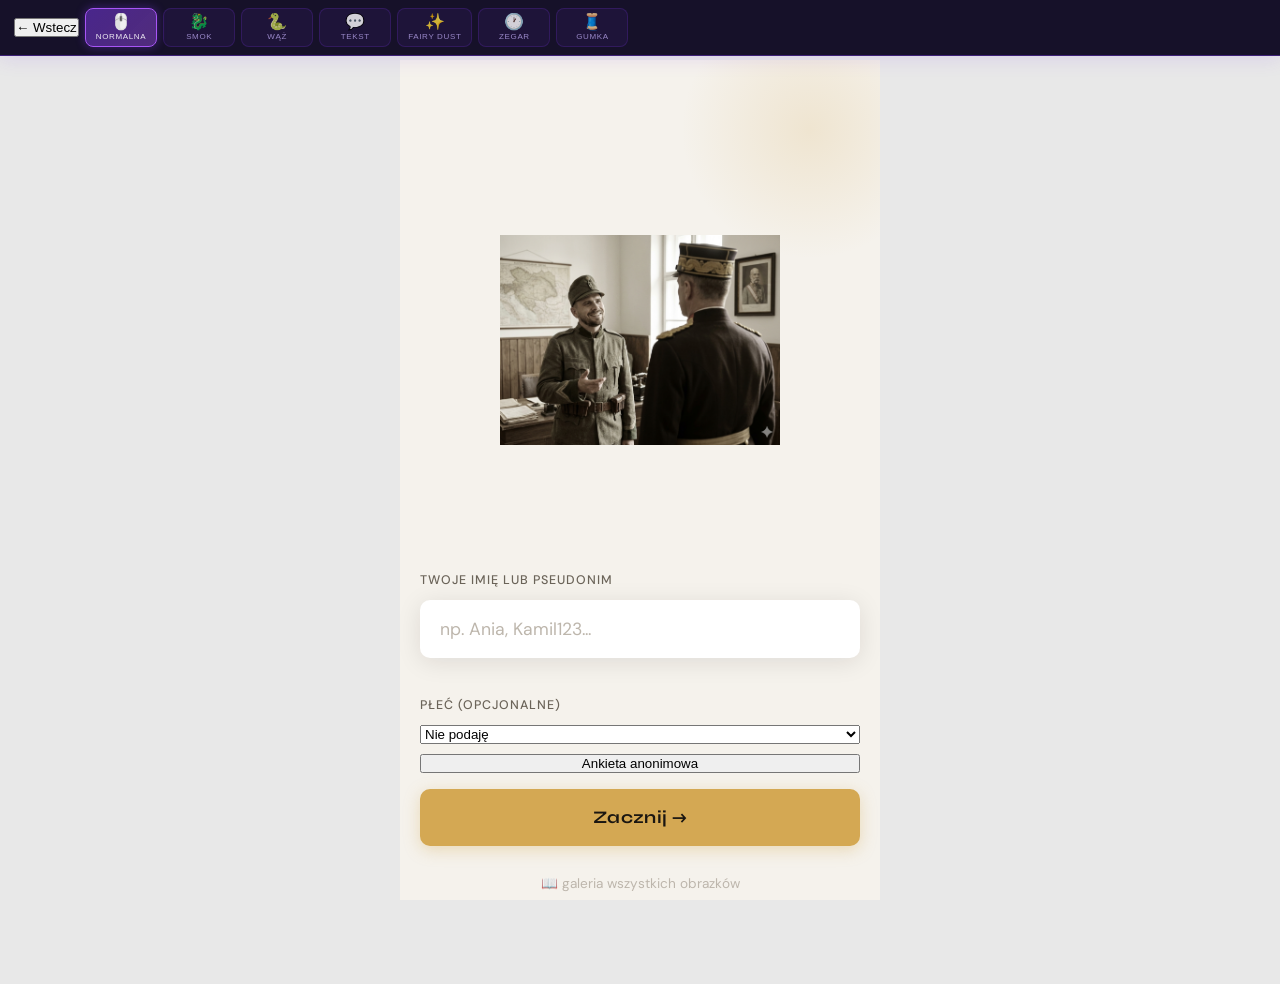
==== commit 2f518421: "upload" ====
--- a/index.html
+++ b/index.html
@@ -103,10 +103,10 @@
       <div class="image-wrap" id="image-wrap-a">
         <img id="image-a" src="" alt="Obrazek A" />
       </div>
-      <p class="tap-hint">
-        <span class="tap-icon">👆</span>
-        Dotknij ekranu, aby zobaczyć drugą opcję
-      </p>
+      <button class="btn-next-option" id="btn-next-option">
+        <span class="btn-icon">👁️</span>
+        Pokaż drugą opcję
+      </button>
     </div>
   </div>
 
@@ -142,7 +142,7 @@
       </div>
       <div class="suggestion-wrap">
         <label for="suggestion-input" class="suggestion-label">Napisz sugestię (opcjonalnie) a następnie zatwierdź wybierając
-          wybory poniżej</label>
+          wybory powyżej</label>
         <textarea id="suggestion-input" class="suggestion-input" maxlength="1000" placeholder="Twój komentarz..."></textarea>
         <div class="char-counter"><span id="char-count">0</span>/1000</div>
       </div>
@@ -177,13 +177,13 @@
         <button class="btn-secondary" id="inspirations-expand-btn" style="display:none;">📖 Czytaj dalej...</button>
         <div class="inspirations-full" id="inspirations-full" style="display:none;"></div>
       </div>
-      <button class="btn-primary" id="save-progress-btn" style="display:none;">Zapisz wyniki i zakończ</button>
-      <button class="btn-primary" id="download-btn" style="display:none;">⬇️ Pobierz wyniki jako TXT</button>
-      <a href="wszystko.html" style="display: inline-block; width: 100%; margin-top: 12px;">
-        <button class="btn-all-media"
-          style="width: 100%; background: #E74C3C; border: none; color: white; padding: 14px 24px; border-radius: 12px; font-weight: 600; font-size: 1rem; cursor: pointer; transition: 0.22s;">🎬
-          Obejrzyj wszystkie</button>
-      </a>
+      <button class="btn-primary" id="download-btn" style="display:none;">Pobierz wyniki jako TXT</button>
+      <div class="all-media-btn" onclick="window.location.href='wszystko.html'"
+        style="display: inline-block; width: 100%; margin-top: 12px; cursor: pointer;">
+        <div
+          style="width: 100%; background: #E74C3C; border: none; color: white; padding: 14px 24px; border-radius: 12px; font-weight: 600; font-size: 1rem; transition: 0.22s;">
+          🎬 Obejrzyj wszystkie</div>
+      </div>
       <p class="thanks-sig">— Paweł</p>
     </div>
   </div>
--- a/style.css
+++ b/style.css
@@ -501,32 +501,48 @@
 }
 
 /* =============================================
-   TAP HINT (screen 2)
-============================================= */
-.tap-hint {
-  text-align: center;
-  font-size: 0.88rem;
-  color: var(--ink-muted);
-  margin-top: auto;
-  padding-top: 8px;
-  animation: bob 2s ease-in-out infinite;
-}
-
-.tap-icon {
-  display: block;
-  font-size: 1.4rem;
-  margin-bottom: 6px;
-}
-
-@keyframes bob {
-
+     BUTTON: NEXT OPTION (screen 2)
+============================================= */
+.btn-next-option {
+  display: inline-flex;
+  align-items: center;
+  gap: 8px;
+  padding: 14px 24px;
+  margin-top: 16px;
+  margin-bottom: auto;
+  background: var(--accent);
+  color: white;
+  border: none;
+  border-radius: var(--radius-sm);
+  font-size: 0.95rem;
+  font-weight: 600;
+  cursor: pointer;
+  transition: var(--transition);
+  box-shadow: 0 2px 8px rgba(212, 168, 83, 0.3);
+  animation: pulse-button 2s ease-in-out infinite;
+}
+
+.btn-next-option:hover {
+  background: var(--accent-dark);
+  transform: translateY(-2px);
+  box-shadow: 0 4px 16px rgba(212, 168, 83, 0.4);
+}
+
+.btn-next-option:active {
+  transform: translateY(0);
+}
+
+.btn-icon {
+  font-size: 1.2rem;
+}
+
+@keyframes pulse-button {
   0%,
   100% {
-    transform: translateY(0);
-  }
-
+    transform: scale(1);
+  
   50% {
-    transform: translateY(-5px);
+    transform: scale(1.05);
   }
 }
 
@@ -875,18 +891,18 @@
   font-weight: 800;
   line-height: 1.1;
   letter-spacing: -0.02em;
-  color: #fff;
+  color: #000000;
 }
 
 .thanks-subtitle {
   font-size: 0.35em;
   font-weight: 400;
   opacity: 0.7;
-  color: #fff;
+  color: #000000;
 }
 .thanks-body {
   font-size: 1rem;
-  color: #fff;
+  color: #000000;
   line-height: 1.6;
   font-style: italic;
 }
@@ -905,7 +921,7 @@
   font-size: 1rem;
   font-weight: 700;
   margin-bottom: 14px;
-  color: #fff;
+  color: #000000;
 }
 
 /* Sekcja Skondensowanych inspiracji */
@@ -974,7 +990,7 @@
   font-weight: 700;
   letter-spacing: 0.06em;
   text-transform: uppercase;
-  color: rgba(245, 242, 236, 0.8);
+  color: #000000;
   margin-bottom: 10px;
 }
 
@@ -1003,7 +1019,7 @@
   font-family: var(--font-display);
   font-size: 1rem;
   font-weight: 700;
-  color: #fff;
+  color: #000000;
   text-align: center;
 }
 
@@ -1037,30 +1053,30 @@
 .result-title {
   font-size: 0.95rem;
   font-weight: 700;
-  color: #fff;
+  color: #000000;
   line-height: 1.25;
 }
 
 .result-answer {
   font-size: 0.88rem;
-  color: rgba(245, 242, 236, 0.85);
+  color: #000000;
 }
 
 .result-stats,
 .result-count {
   font-size: 0.78rem;
-  color: rgba(245, 242, 236, 0.68);
+  color: #000000;
 }
 
 .results-empty {
   font-size: 0.95rem;
-  color: rgba(245, 242, 236, 0.75);
+  color: #000000;
   text-align: center;
 }
 
 .thanks-sig {
   font-size: 0.95rem;
-  color: rgba(245, 242, 236, 0.5);
+  color: #000000;
   font-style: italic;
   margin-top: -8px;
 }
